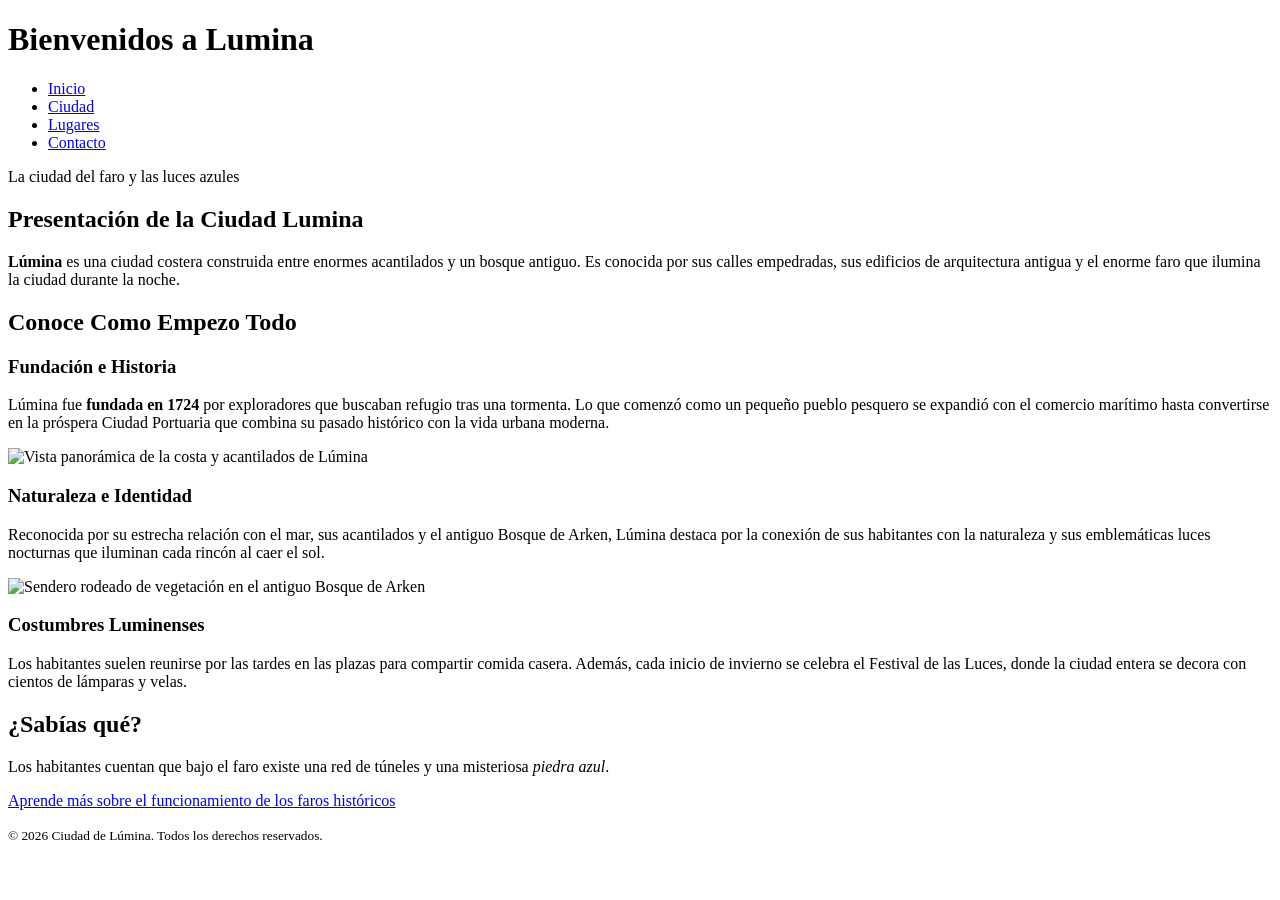
==== index.html @ 61f02432 "Pagina De Inicio - Etapa 1 Complete todos los pasos de la etapa 1 e inclusive me adelante un poco y " ====
<!DOCTYPE html> 
<html lang="es">
<head> 
    <meta charset="UTF-8">
    <meta name="viewport" content="width=device-width, initial-scale=1.0">
    <title>Lúmina Guía Oficial de Turismo</title>
    <link rel=stylesheet href=css/estilos.css>
</head>

<body>
<header>
    <h1>Bienvenidos a Lumina</h1>
        <nav> 
            <ul> 
                <li><a href="index.html">Inicio</a></li>
                <li><a href="ciudad.html">Ciudad</a></li>
                <li><a href="lugares.html">Lugares</a></li>
                <li><a href="contacto.html">Contacto</a></li>
            </ul>
        </nav>
    <p>La ciudad del faro y las luces azules</p>
</header>

<main>
    <section id="presentacion"> 
        <h2>Presentación de la Ciudad Lumina</h2>
        <p><strong>Lúmina</strong> es una ciudad costera construida entre enormes acantilados y un bosque antiguo. Es conocida por sus calles empedradas, sus edificios de arquitectura antigua y el enorme faro que ilumina la ciudad 
        durante la noche.</p>
    </section>

    <section id="historia">
        <h2>Conoce Como Empezo Todo</h2>

        <article>
        <h3>Fundación e Historia</h3>
            <p>Lúmina fue <strong>fundada en 1724</strong> por exploradores que buscaban refugio tras una tormenta. Lo que comenzó como un pequeño pueblo pesquero se expandió con el comercio marítimo hasta convertirse en la próspera Ciudad
            Portuaria que combina su pasado histórico con la vida urbana moderna.</p>
            <img src="https://picsum.photos/200/300?grayscale" alt="Vista panorámica de la costa y acantilados de Lúmina">
        </article>
        <article>
            <h3>Naturaleza e Identidad</h3>
            <p>Reconocida por su estrecha relación con el mar, sus acantilados y el antiguo Bosque de Arken, Lúmina destaca por la conexión de sus habitantes con la naturaleza y sus emblemáticas luces nocturnas
            que iluminan cada rincón al caer el sol.</p>
            <img src="https://picsum.photos/seed/picsum/200/300" alt="Sendero rodeado de vegetación en el antiguo Bosque de Arken">
        </article>
        <article>
            <h3>Costumbres Luminenses</h3>
            <p>Los habitantes suelen reunirse por las tardes en las plazas para compartir comida casera. Además, cada inicio de invierno se celebra el Festival de las Luces, 
            donde la ciudad entera se decora con cientos de lámparas y velas.</p>
        </article>
    </section>

    <aside>
        <h2>¿Sabías qué?</h2>
        <p>Los habitantes cuentan que bajo el faro existe una red de túneles y una misteriosa <em>piedra azul</em>.</p>
        <p><a href="https://es.wikipedia.org/wiki/Faro" target="_blank" rel="noopener noreferrer">Aprende más sobre el funcionamiento de los faros históricos</a></p>
    </aside>
</main>

<footer>
    <small>&copy; 2026 Ciudad de Lúmina. Todos los derechos reservados.</small>
</footer>
</body>

</html>
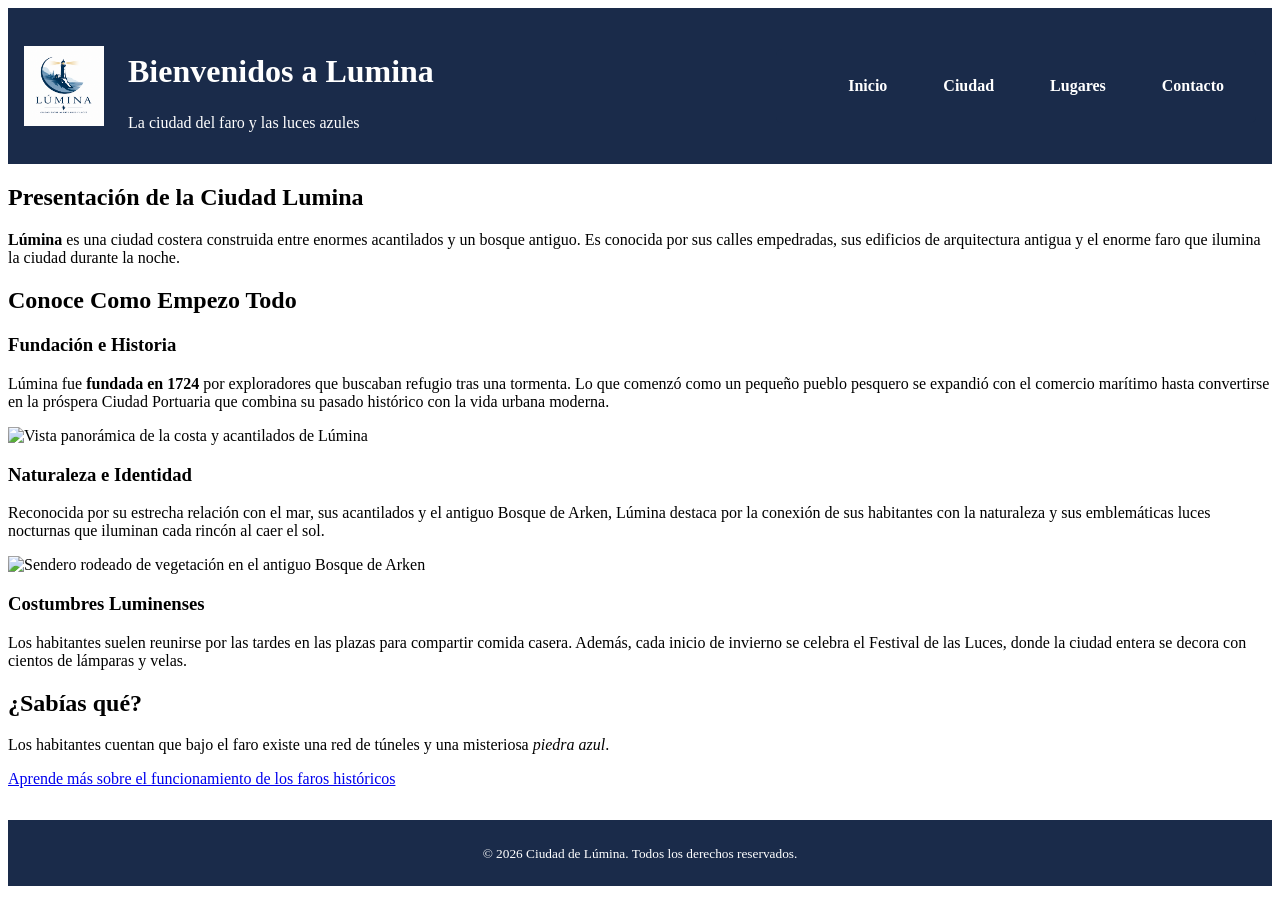
==== commit b9321dca: "style: agrego variables y estilos al header y footer" ====
--- a/index.html
+++ b/index.html
@@ -9,6 +9,9 @@
 
 <body>
 <header>
+    <a href="index.html" id="logo">
+        <img src="img/logo-provisorio.png" alt="Logo de la Oficina de Turismo de Lúmina">
+    </a>
     <h1>Bienvenidos a Lumina</h1>
         <nav> 
             <ul> 
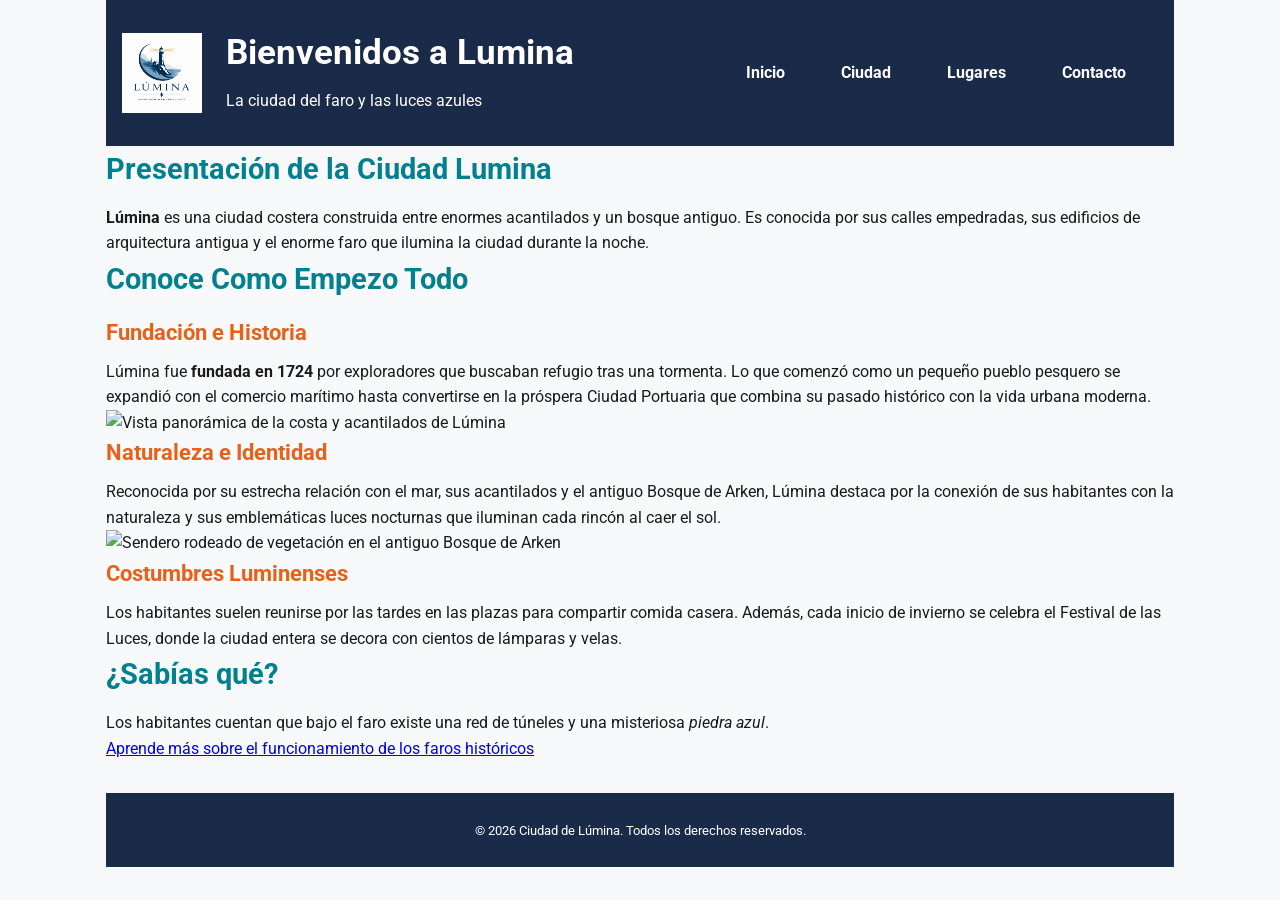
==== commit d07b325d: "style: agrego Google Fonts y unifico hoja de estilos" ====
--- a/index.html
+++ b/index.html
@@ -4,6 +4,9 @@
     <meta charset="UTF-8">
     <meta name="viewport" content="width=device-width, initial-scale=1.0">
     <title>Lúmina Guía Oficial de Turismo</title>
+    <link rel="preconnect" href="https://fonts.googleapis.com">
+    <link rel="preconnect" href="https://fonts.gstatic.com" crossorigin>
+    <link href="https://fonts.googleapis.com/css2?family=Roboto:wght@400;700&display=swap" rel="stylesheet">
     <link rel=stylesheet href=css/estilos.css>
 </head>
 
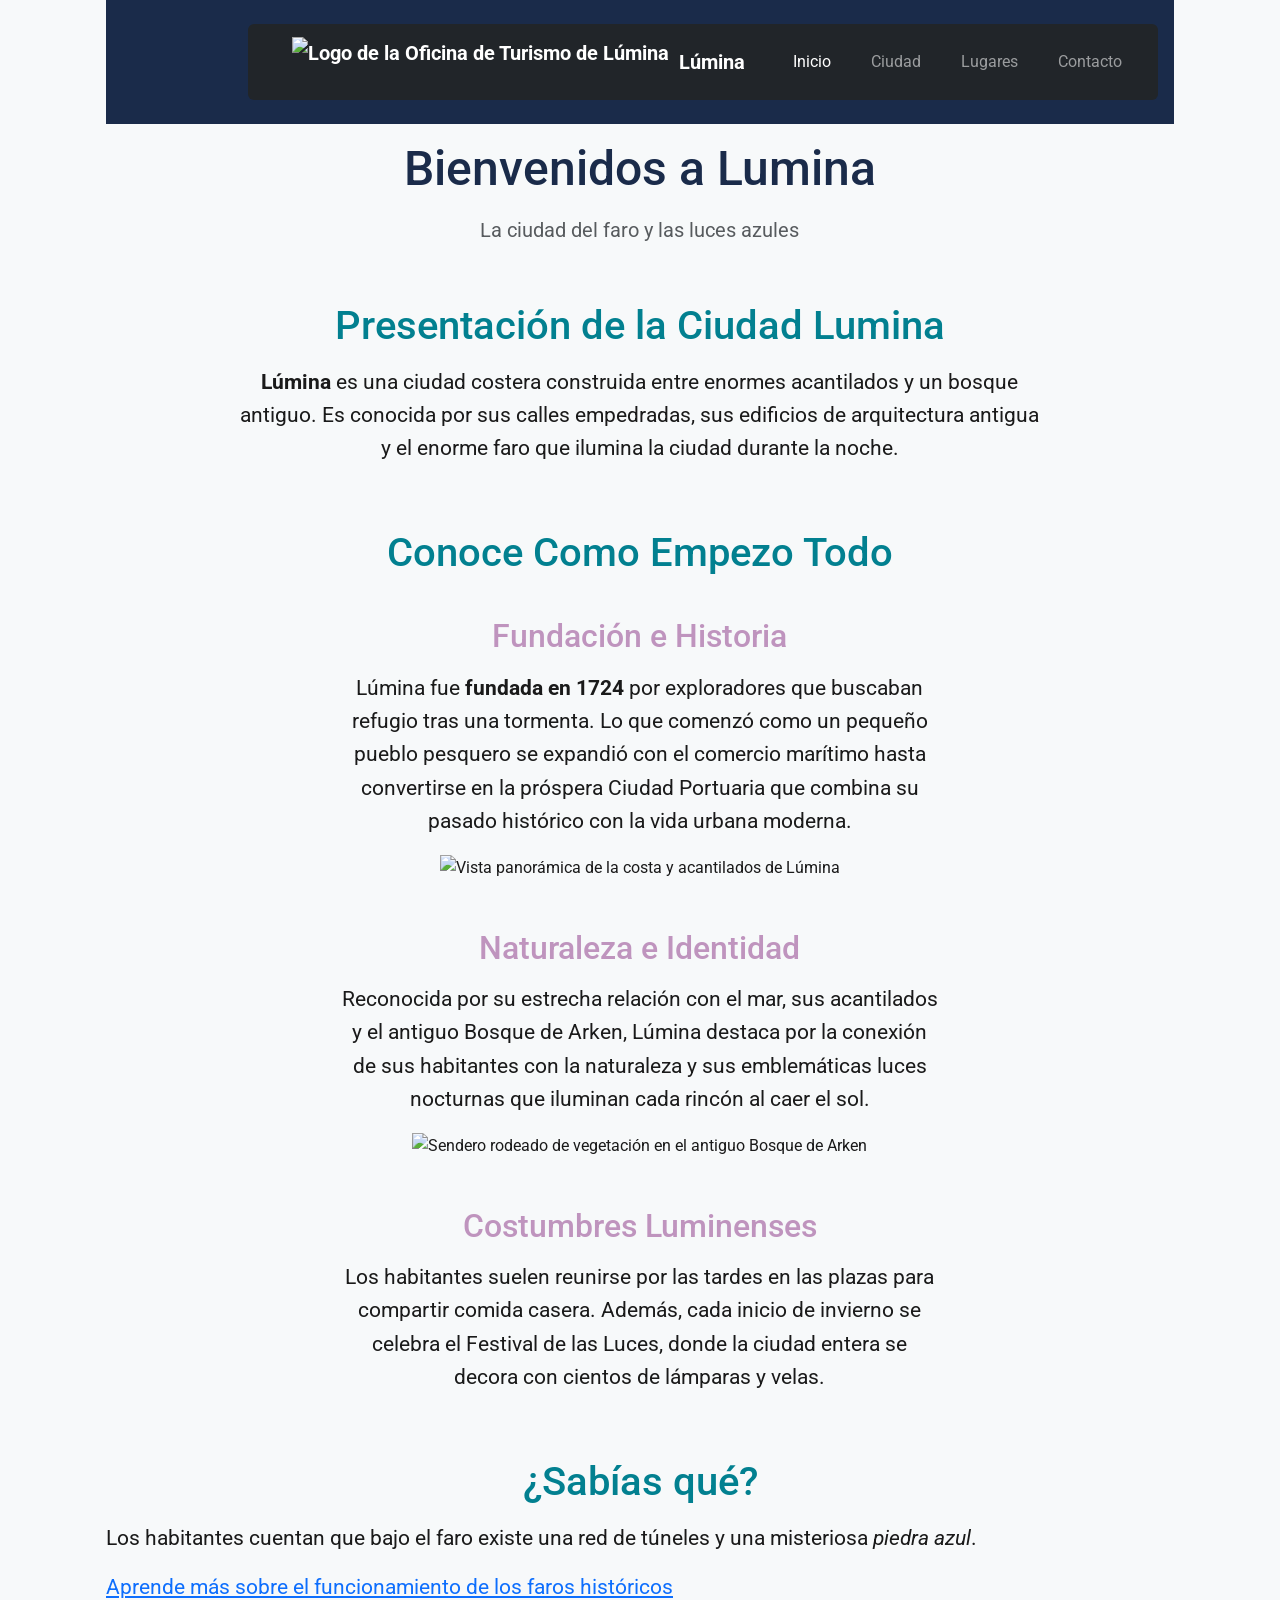
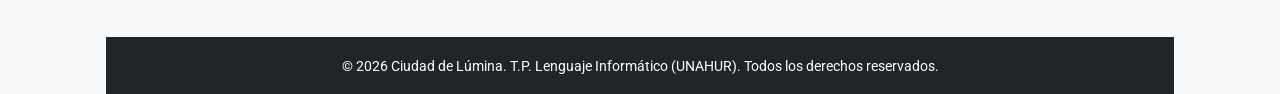
==== commit 1e73ba49: "integro Barra De Naveghación de bootstrap en todas las paginas" ====
--- a/index.html
+++ b/index.html
@@ -7,52 +7,61 @@
     <link rel="preconnect" href="https://fonts.googleapis.com">
     <link rel="preconnect" href="https://fonts.gstatic.com" crossorigin>
     <link href="https://fonts.googleapis.com/css2?family=Roboto:wght@400;700&display=swap" rel="stylesheet">
-    <link rel=stylesheet href=css/estilos.css>
+    <link href="https://cdn.jsdelivr.net/npm/bootstrap@5.3.3/dist/css/bootstrap.min.css" rel="stylesheet">
+    <link rel="stylesheet" href="css/estilos.css">
 </head>
 
 <body>
+
 <header>
-    <a href="index.html" id="logo">
-        <img src="img/logo-provisorio.png" alt="Logo de la Oficina de Turismo de Lúmina">
-    </a>
-    <h1>Bienvenidos a Lumina</h1>
-        <nav> 
-            <ul> 
-                <li><a href="index.html">Inicio</a></li>
-                <li><a href="ciudad.html">Ciudad</a></li>
-                <li><a href="lugares.html">Lugares</a></li>
-                <li><a href="contacto.html">Contacto</a></li>
-            </ul>
-        </nav>
-    <p>La ciudad del faro y las luces azules</p>
+    <nav class="navbar navbar-expand-lg navbar-dark bg-dark w-100 px-3">
+        <div class="container-fluid">
+            <a class="navbar-brand d-flex align-items-center" href="index.html" id="logo">
+                <img src="img/Emblema Náutico Vintage de Lúmina.png" alt="Logo de la Oficina de Turismo de Lúmina" style="height: 50px; width: auto; margin-right: 10px;">
+                <span class="fw-bold">Lúmina</span>
+            </a>
+            <button class="navbar-toggler" type="button" data-bs-toggle="collapse" data-bs-target="#navbarNav" aria-controls="navbarNav" aria-expanded="false" aria-label="Toggle navigation">
+                <span class="navbar-toggler-icon"></span>
+            </button>
+            <div class="collapse navbar-collapse justify-content-end" id="navbarNav">
+                <ul class="navbar-nav">
+                    <li class="nav-item"><a class="nav-link active" href="index.html">Inicio</a></li>
+                    <li class="nav-item"><a class="nav-link" href="ciudad.html">Ciudad</a></li>
+                    <li class="nav-item"><a class="nav-link" href="lugares.html">Lugares</a></li>
+                    <li class="nav-item"><a class="nav-link" href="contacto.html">Contacto</a></li>
+                </ul>
+            </div>
+        </div>
+    </nav>
 </header>
 
 <main>
+    <section class="py-3 text-center">
+        <h1>Bienvenidos a Lumina</h1>
+        <p class="fs-5 text-muted">La ciudad del faro y las luces azules</p>
+    </section>
     <section id="presentacion"> 
         <h2>Presentación de la Ciudad Lumina</h2>
-        <p><strong>Lúmina</strong> es una ciudad costera construida entre enormes acantilados y un bosque antiguo. Es conocida por sus calles empedradas, sus edificios de arquitectura antigua y el enorme faro que ilumina la ciudad 
-        durante la noche.</p>
+        <p><strong>Lúmina</strong> es una ciudad costera construida entre enormes acantilados y un bosque antiguo. Es conocida por sus calles empedradas, sus edificios de arquitectura antigua y el enorme faro que ilumina la ciudad durante la noche.</p>
     </section>
 
     <section id="historia">
         <h2>Conoce Como Empezo Todo</h2>
-
         <article>
-        <h3>Fundación e Historia</h3>
-            <p>Lúmina fue <strong>fundada en 1724</strong> por exploradores que buscaban refugio tras una tormenta. Lo que comenzó como un pequeño pueblo pesquero se expandió con el comercio marítimo hasta convertirse en la próspera Ciudad
-            Portuaria que combina su pasado histórico con la vida urbana moderna.</p>
+            <h3>Fundación e Historia</h3>
+            <p>Lúmina fue <strong>fundada en 1724</strong> por exploradores que buscaban refugio tras una tormenta. Lo que comenzó como un pequeño pueblo pesquero se expandió con el comercio marítimo hasta convertirse en la próspera Ciudad Portuaria que combina su pasado histórico con la vida urbana moderna.</p>
             <img src="https://picsum.photos/200/300?grayscale" alt="Vista panorámica de la costa y acantilados de Lúmina">
         </article>
+        
         <article>
             <h3>Naturaleza e Identidad</h3>
-            <p>Reconocida por su estrecha relación con el mar, sus acantilados y el antiguo Bosque de Arken, Lúmina destaca por la conexión de sus habitantes con la naturaleza y sus emblemáticas luces nocturnas
-            que iluminan cada rincón al caer el sol.</p>
+            <p>Reconocida por su estrecha relación con el mar, sus acantilados y el antiguo Bosque de Arken, Lúmina destaca por la conexión de sus habitantes con la naturaleza y sus emblemáticas luces nocturnas que iluminan cada rincón al caer el sol.</p>
             <img src="https://picsum.photos/seed/picsum/200/300" alt="Sendero rodeado de vegetación en el antiguo Bosque de Arken">
         </article>
+        
         <article>
             <h3>Costumbres Luminenses</h3>
-            <p>Los habitantes suelen reunirse por las tardes en las plazas para compartir comida casera. Además, cada inicio de invierno se celebra el Festival de las Luces, 
-            donde la ciudad entera se decora con cientos de lámparas y velas.</p>
+            <p>Los habitantes suelen reunirse por las tardes en las plazas para compartir comida casera. Además, cada inicio de invierno se celebra el Festival de las Luces, donde la ciudad entera se decora con cientos de lámparas y velas.</p>
         </article>
     </section>
 
@@ -63,9 +72,9 @@
     </aside>
 </main>
 
-<footer>
-    <small>&copy; 2026 Ciudad de Lúmina. Todos los derechos reservados.</small>
+<footer class="bg-dark text-white text-center py-3">
+    <small>&copy; 2026 Ciudad de Lúmina. T.P. Lenguaje Informático (UNAHUR). Todos los derechos reservados.</small>
 </footer>
+<script src="https://cdn.jsdelivr.5.3.3/npm/bootstrap@5.3.3/dist/js/bootstrap.bundle.min.js"></script>
 </body>
-
 </html>
--- a/css/estilos.css
+++ b/css/estilos.css
@@ -0,0 +1,203 @@
+@import url('https://fonts.googleapis.com/css2?family=Roboto:wght@400;700&display=swap');   
+
+/*VARIABLES GLOBALES*/
+:root {
+--color-primario: #028090;
+--color-secundario: #1A2B4A;
+--color-acento: #bf94be;
+--color-fondo: #F7F9FA;
+--color-texto: #1A1A1A;
+
+/* Variable de fuente principal */
+--fuente-principal: 'Roboto', sans-serif;
+}
+  
+/*INTEGRANTE 1: Reset, Tipografía y Body Global*/
+
+/* Reset Universal */
+* {
+  box-sizing: border-box;
+  margin: 0;
+  padding: 0;
+}
+
+/* Estilos globales del Body */
+body {
+  font-family: var(--fuente-principal);
+  font-size: 16px;
+  line-height: 1.6;
+  background-color: var(--color-fondo);
+  color: var(--color-texto);
+  max-width: 1100px;
+  margin: 0 auto;
+  padding: 0 1rem;
+}
+
+/* Estilos diferenciados para Encabezados (h1, h2, h3) */
+h1 {
+  font-size: 2.2rem;
+  color: var(--color-secundario);
+  margin-bottom: 1rem;
+}
+
+h2 {
+  font-size: 1.8rem;
+  color: var(--color-primario);
+  margin-bottom: 0.8rem;
+}
+
+h3 {
+  font-size: 1.4rem;
+  color: var(--color-acento);
+  margin-bottom: 0.5rem;
+}
+
+/*INTEGRANTE 2: Header, Navegación y Footer*/
+
+/*Header*/
+header{
+    background-color: var(--color-secundario);
+    padding: 1.5rem 1rem;
+    display: grid;
+    grid-template-columns: auto 1fr auto;
+    grid-template-rows: auto auto auto;
+    align-items: center;
+}
+header h1{
+    grid-column: 2;
+    color: #ffffff;
+    margin-bottom: 0.5rem;
+}
+header h2, header p{
+    grid-column: 2;
+    color: #ffffff;
+    font-weight: normal;
+    margin-bottom: 0.5rem;
+}
+
+/*Logo*/
+#logo{
+    grid-column: 1;
+    grid-row: 1/-1;
+    margin-right: 1.5rem; }
+header img{
+    display: block;
+    height: 80px;
+    width: auto;
+}
+
+/*Navegacion*/
+header nav{
+    grid-column: 3;
+    grid-row: 1/-1;
+    background-color: var(--color-secundario);
+    padding: 0.75rem 1rem;
+    border-radius: 6px;
+}
+header nav ul{
+    list-style: none;
+    display: flex;
+    justify-content: center;
+    gap: 1.5rem;
+}
+header nav a{
+    color: #ffffff;
+    text-decoration: none;
+    font-weight: bold;
+    padding: 0.5rem 1rem;
+    border-radius: 4px;
+}
+header nav a:hover{
+    background-color: var(--color-acento);
+    color: var(--color-texto);
+}
+
+/*Footer*/
+footer{
+    background-color: var(--color-secundario);
+    color: #ffffff;
+    padding: 1.5rem 1rem;
+    margin-top: 2rem;
+    text-align: center;
+}
+
+h1 {
+    font-size: 3rem;
+    color: var(--color-secundario);
+    text-align:center;
+    margin-bottom:1rem;
+}
+
+h2 {
+    font-size: 2.5rem;
+    color: var(--color-primario);
+    text-align:center;
+    margin-bottom:1rem;
+}
+
+h3 {
+    font-size: 2rem;
+    color: var(--color-acento);
+    text-align:center;
+    margin-bottom:1rem;
+}
+
+section {
+    padding: 1.5rem;
+    width: 80%;
+    margin:0 auto;
+    text-align:center;
+}
+article
+{
+    padding: 1.5rem;
+    width: 80%;
+    margin: 0 auto;
+    text-align:center;
+}
+
+p {
+    margin-bottom: 1rem;
+    font-size:1.3rem;
+}
+#indice {
+    list-style:none;
+    font-size:1.25rem;
+}
+
+dl{
+    font-size: 1.25rem;
+}
+
+img{
+    width:50%;
+    height:auto;
+}
+
+/* creacion de una flexbox para los lugares- pt 3 */
+.lugares-flex 
+{
+    display: flex;
+    flex-wrap: wrap;
+    gap: 24px;
+    justify-content: center;
+    padding: 1.5rem 0;
+}
+/* modificación de los articulos para que respeten los 300px */
+.lugares-flex article 
+{
+    flex: 1 1 300px; 
+    background-color: var(--color-acento);
+    border: 1px solid #ddd;
+    border-radius: 8px;
+    overflow: hidden; 
+    text-align: center;
+    padding-bottom: 1.5rem;
+}
+/* corrección al tamaño de las imágenes */
+.lugares-flex img 
+{
+    width: 100%;
+    height: auto; 
+    margin-bottom: 1rem;
+}
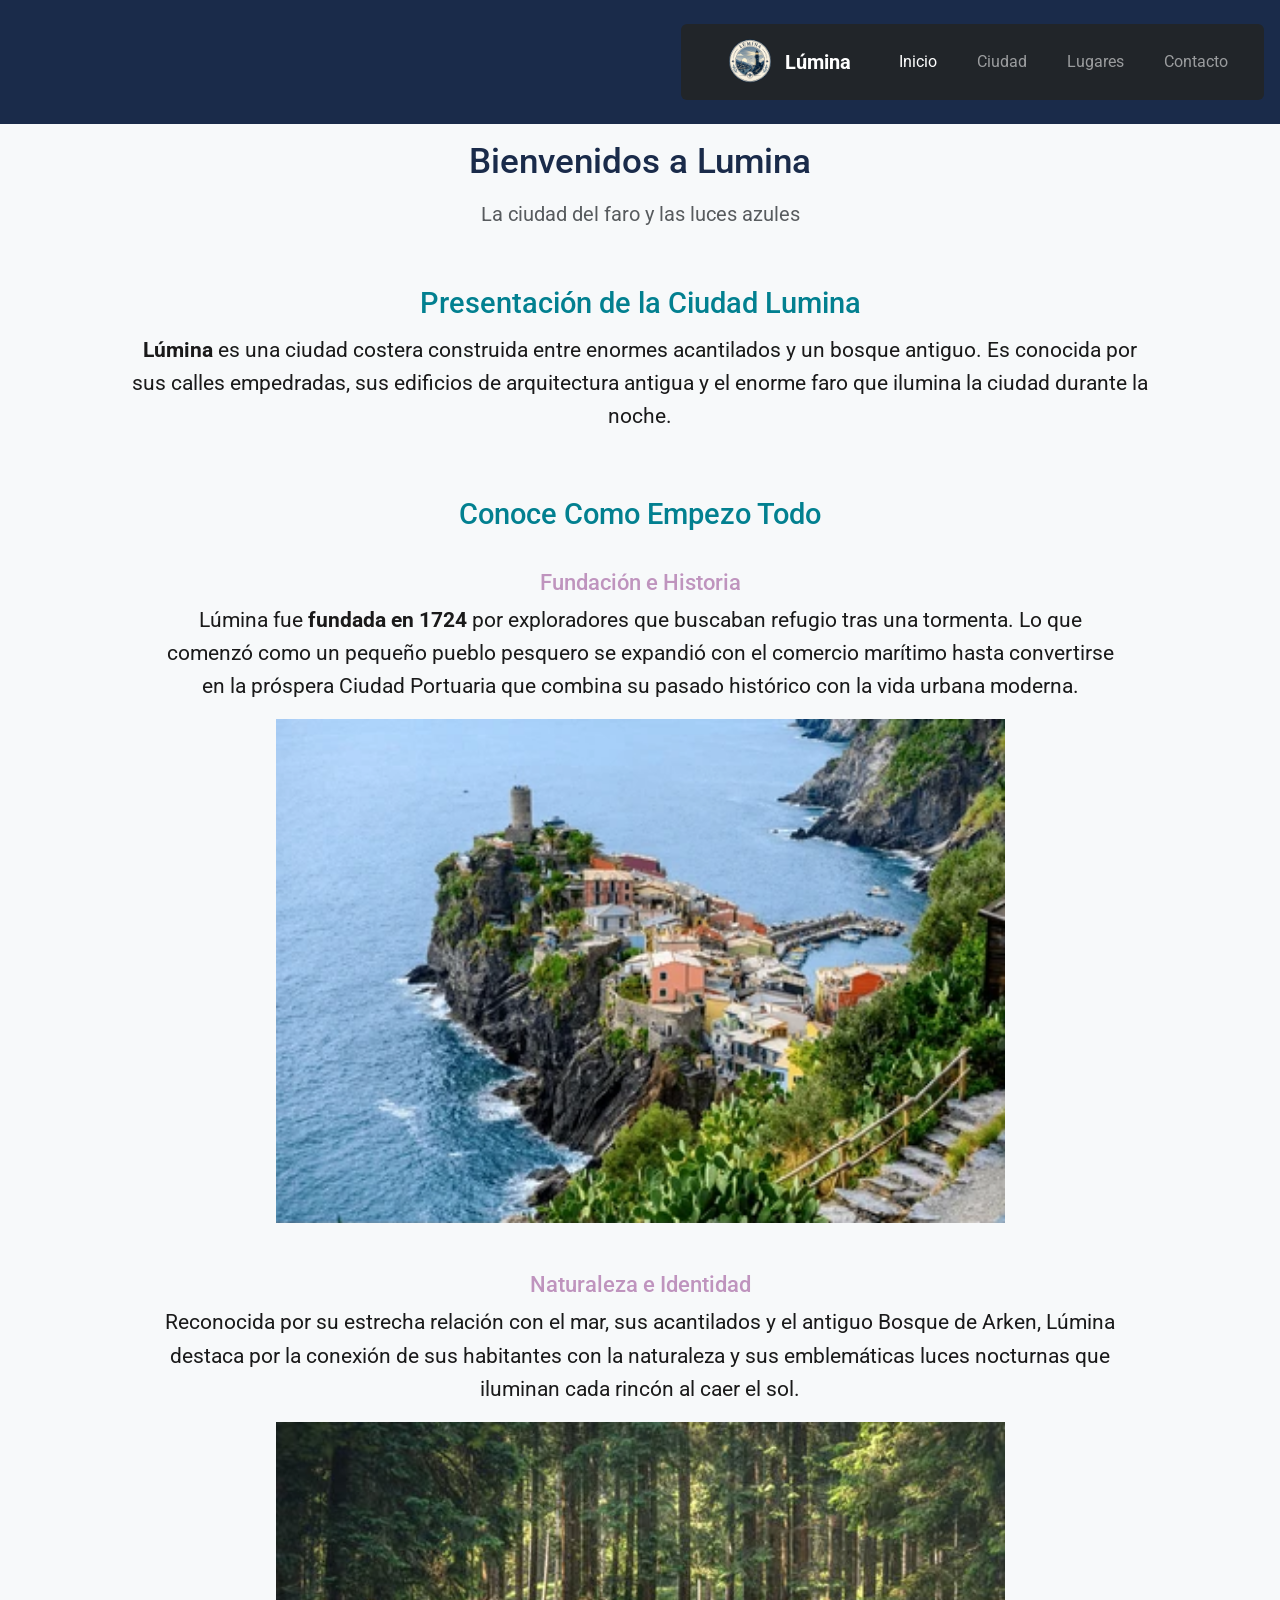
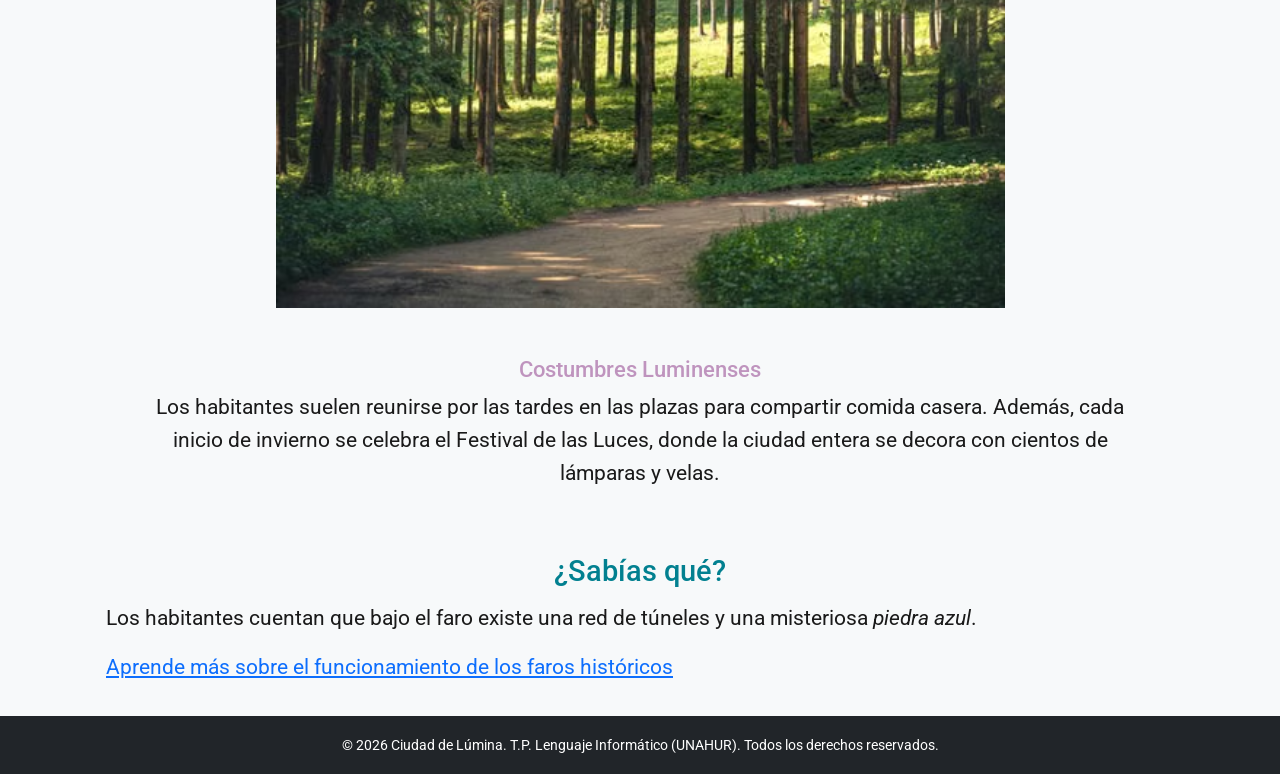
==== commit d0ed5a62: "Arreglo De Imagenes Picsum y aumento de tamaño al 75%" ====
--- a/index.html
+++ b/index.html
@@ -1,80 +1,80 @@
-<!DOCTYPE html> 
-<html lang="es">
-<head> 
-    <meta charset="UTF-8">
-    <meta name="viewport" content="width=device-width, initial-scale=1.0">
-    <title>Lúmina Guía Oficial de Turismo</title>
-    <link rel="preconnect" href="https://fonts.googleapis.com">
-    <link rel="preconnect" href="https://fonts.gstatic.com" crossorigin>
-    <link href="https://fonts.googleapis.com/css2?family=Roboto:wght@400;700&display=swap" rel="stylesheet">
-    <link href="https://cdn.jsdelivr.net/npm/bootstrap@5.3.3/dist/css/bootstrap.min.css" rel="stylesheet">
-    <link rel="stylesheet" href="css/estilos.css">
-</head>
-
-<body>
-
-<header>
-    <nav class="navbar navbar-expand-lg navbar-dark bg-dark w-100 px-3">
-        <div class="container-fluid">
-            <a class="navbar-brand d-flex align-items-center" href="index.html" id="logo">
-                <img src="img/Emblema Náutico Vintage de Lúmina.png" alt="Logo de la Oficina de Turismo de Lúmina" style="height: 50px; width: auto; margin-right: 10px;">
-                <span class="fw-bold">Lúmina</span>
-            </a>
-            <button class="navbar-toggler" type="button" data-bs-toggle="collapse" data-bs-target="#navbarNav" aria-controls="navbarNav" aria-expanded="false" aria-label="Toggle navigation">
-                <span class="navbar-toggler-icon"></span>
-            </button>
-            <div class="collapse navbar-collapse justify-content-end" id="navbarNav">
-                <ul class="navbar-nav">
-                    <li class="nav-item"><a class="nav-link active" href="index.html">Inicio</a></li>
-                    <li class="nav-item"><a class="nav-link" href="ciudad.html">Ciudad</a></li>
-                    <li class="nav-item"><a class="nav-link" href="lugares.html">Lugares</a></li>
-                    <li class="nav-item"><a class="nav-link" href="contacto.html">Contacto</a></li>
-                </ul>
-            </div>
-        </div>
-    </nav>
-</header>
-
-<main>
-    <section class="py-3 text-center">
-        <h1>Bienvenidos a Lumina</h1>
-        <p class="fs-5 text-muted">La ciudad del faro y las luces azules</p>
-    </section>
-    <section id="presentacion"> 
-        <h2>Presentación de la Ciudad Lumina</h2>
-        <p><strong>Lúmina</strong> es una ciudad costera construida entre enormes acantilados y un bosque antiguo. Es conocida por sus calles empedradas, sus edificios de arquitectura antigua y el enorme faro que ilumina la ciudad durante la noche.</p>
-    </section>
-
-    <section id="historia">
-        <h2>Conoce Como Empezo Todo</h2>
-        <article>
-            <h3>Fundación e Historia</h3>
-            <p>Lúmina fue <strong>fundada en 1724</strong> por exploradores que buscaban refugio tras una tormenta. Lo que comenzó como un pequeño pueblo pesquero se expandió con el comercio marítimo hasta convertirse en la próspera Ciudad Portuaria que combina su pasado histórico con la vida urbana moderna.</p>
-            <img src="https://picsum.photos/200/300?grayscale" alt="Vista panorámica de la costa y acantilados de Lúmina">
-        </article>
-        
-        <article>
-            <h3>Naturaleza e Identidad</h3>
-            <p>Reconocida por su estrecha relación con el mar, sus acantilados y el antiguo Bosque de Arken, Lúmina destaca por la conexión de sus habitantes con la naturaleza y sus emblemáticas luces nocturnas que iluminan cada rincón al caer el sol.</p>
-            <img src="https://picsum.photos/seed/picsum/200/300" alt="Sendero rodeado de vegetación en el antiguo Bosque de Arken">
-        </article>
-        
-        <article>
-            <h3>Costumbres Luminenses</h3>
-            <p>Los habitantes suelen reunirse por las tardes en las plazas para compartir comida casera. Además, cada inicio de invierno se celebra el Festival de las Luces, donde la ciudad entera se decora con cientos de lámparas y velas.</p>
-        </article>
-    </section>
-
-    <aside>
-        <h2>¿Sabías qué?</h2>
-        <p>Los habitantes cuentan que bajo el faro existe una red de túneles y una misteriosa <em>piedra azul</em>.</p>
-        <p><a href="https://es.wikipedia.org/wiki/Faro" target="_blank" rel="noopener noreferrer">Aprende más sobre el funcionamiento de los faros históricos</a></p>
-    </aside>
-</main>
-
-<footer class="bg-dark text-white text-center py-3">
-    <small>&copy; 2026 Ciudad de Lúmina. T.P. Lenguaje Informático (UNAHUR). Todos los derechos reservados.</small>
-</footer>
-<script src="https://cdn.jsdelivr.5.3.3/npm/bootstrap@5.3.3/dist/js/bootstrap.bundle.min.js"></script>
-</body>
+<!DOCTYPE html> 
+<html lang="es">
+<head> 
+    <meta charset="UTF-8">
+    <meta name="viewport" content="width=device-width, initial-scale=1.0">
+    <title>Lúmina Guía Oficial de Turismo</title>
+    <link rel="preconnect" href="https://fonts.googleapis.com">
+    <link rel="preconnect" href="https://fonts.gstatic.com" crossorigin>
+    <link href="https://fonts.googleapis.com/css2?family=Roboto:wght@400;700&display=swap" rel="stylesheet">
+    <link href="https://cdn.jsdelivr.net/npm/bootstrap@5.3.3/dist/css/bootstrap.min.css" rel="stylesheet">
+    <link rel="stylesheet" href="css/estilos.css">
+</head>
+
+<body>
+
+<header>
+    <nav class="navbar navbar-expand-lg navbar-dark bg-dark w-100 px-3">
+        <div class="container-fluid">
+            <a class="navbar-brand d-flex align-items-center" href="index.html" id="logo">
+                <img src="img/Emblema Náutico Vintage de Lúmina.png" alt="Logo de la Oficina de Turismo de Lúmina" style="height: 50px; width: auto; margin-right: 10px;">
+                <span class="fw-bold">Lúmina</span>
+            </a>
+            <button class="navbar-toggler" type="button" data-bs-toggle="collapse" data-bs-target="#navbarNav" aria-controls="navbarNav" aria-expanded="false" aria-label="Toggle navigation">
+                <span class="navbar-toggler-icon"></span>
+            </button>
+            <div class="collapse navbar-collapse justify-content-end" id="navbarNav">
+                <ul class="navbar-nav">
+                    <li class="nav-item"><a class="nav-link active" href="index.html">Inicio</a></li>
+                    <li class="nav-item"><a class="nav-link" href="ciudad.html">Ciudad</a></li>
+                    <li class="nav-item"><a class="nav-link" href="lugares.html">Lugares</a></li>
+                    <li class="nav-item"><a class="nav-link" href="contacto.html">Contacto</a></li>
+                </ul>
+            </div>
+        </div>
+    </nav>
+</header>
+
+<main>
+    <section class="py-3 text-center">
+        <h1>Bienvenidos a Lumina</h1>
+        <p class="fs-5 text-muted">La ciudad del faro y las luces azules</p>
+    </section>
+    <section id="presentacion"> 
+        <h2>Presentación de la Ciudad Lumina</h2>
+        <p><strong>Lúmina</strong> es una ciudad costera construida entre enormes acantilados y un bosque antiguo. Es conocida por sus calles empedradas, sus edificios de arquitectura antigua y el enorme faro que ilumina la ciudad durante la noche.</p>
+    </section>
+
+    <section id="historia">
+        <h2>Conoce Como Empezo Todo</h2>
+        <article>
+            <h3>Fundación e Historia</h3>
+            <p>Lúmina fue <strong>fundada en 1724</strong> por exploradores que buscaban refugio tras una tormenta. Lo que comenzó como un pequeño pueblo pesquero se expandió con el comercio marítimo hasta convertirse en la próspera Ciudad Portuaria que combina su pasado histórico con la vida urbana moderna.</p>
+            <img src="img/Acantilado De Lumina.png" alt="Vista panorámica de la costa y acantilados de Lúmina">
+        </article>
+        
+        <article>
+            <h3>Naturaleza e Identidad</h3>
+            <p>Reconocida por su estrecha relación con el mar, sus acantilados y el antiguo Bosque de Arken, Lúmina destaca por la conexión de sus habitantes con la naturaleza y sus emblemáticas luces nocturnas que iluminan cada rincón al caer el sol.</p>
+            <img src="img/Sendero Bosque Arken.avif" alt="Sendero rodeado de vegetación en el antiguo Bosque de Arken">
+        </article>
+        
+        <article>
+            <h3>Costumbres Luminenses</h3>
+            <p>Los habitantes suelen reunirse por las tardes en las plazas para compartir comida casera. Además, cada inicio de invierno se celebra el Festival de las Luces, donde la ciudad entera se decora con cientos de lámparas y velas.</p>
+        </article>
+    </section>
+
+    <aside>
+        <h2>¿Sabías qué?</h2>
+        <p>Los habitantes cuentan que bajo el faro existe una red de túneles y una misteriosa <em>piedra azul</em>.</p>
+        <p><a href="https://es.wikipedia.org/wiki/Faro" target="_blank" rel="noopener noreferrer">Aprende más sobre el funcionamiento de los faros históricos</a></p>
+    </aside>
+</main>
+
+<footer class="bg-dark text-white text-center py-3">
+    <small>&copy; 2026 Ciudad de Lúmina. T.P. Lenguaje Informático (UNAHUR). Todos los derechos reservados.</small>
+</footer>
+<script src="https://cdn.jsdelivr.net/npm/bootstrap@5.3.3/dist/js/bootstrap.bundle.min.js"></script>
+</body>
 </html>
--- a/css/estilos.css
+++ b/css/estilos.css
@@ -1,6 +1,5 @@
 @import url('https://fonts.googleapis.com/css2?family=Roboto:wght@400;700&display=swap');   
 
-/*VARIABLES GLOBALES*/
 :root {
 --color-primario: #028090;
 --color-secundario: #1A2B4A;
@@ -8,11 +7,8 @@
 --color-fondo: #F7F9FA;
 --color-texto: #1A1A1A;
 
-/* Variable de fuente principal */
 --fuente-principal: 'Roboto', sans-serif;
 }
-  
-/*INTEGRANTE 1: Reset, Tipografía y Body Global*/
 
 /* Reset Universal */
 * {
@@ -21,28 +17,103 @@
   padding: 0;
 }
 
-/* Estilos globales del Body */
 body {
   font-family: var(--fuente-principal);
   font-size: 16px;
   line-height: 1.6;
   background-color: var(--color-fondo);
   color: var(--color-texto);
-  max-width: 1100px;
-  margin: 0 auto;
-  padding: 0 1rem;
 }
 
-/* Estilos diferenciados para Encabezados (h1, h2, h3) */
+main{
+    max-width: 1100px;
+    margin: 0 auto;
+    padding: 0 1rem;
+}
+
+header{
+    background-color: var(--color-secundario);
+    padding: 1.5rem 1rem;
+    display: grid;
+    grid-template-columns: auto 1fr auto;
+    grid-template-rows: auto auto auto;
+    align-items: center;
+}
+
+header h1{
+    grid-column: 2;
+    color: #ffffff;
+    margin-bottom: 0.5rem;
+    text-align: left;
+}
+
+header h2, header p{
+    grid-column: 2;
+    color: #ffffff;
+    font-weight: normal;
+    margin-bottom: 0.5rem;
+    text-align: left;
+}
+
+#logo{
+    grid-column: 1;
+    grid-row: 1/-1;
+    margin-right: 1.5rem; 
+}
+
+header img{
+    display: block;
+    height: 80px;
+    width: auto;
+}
+
+header nav{
+    grid-column: 3;
+    grid-row: 1/-1;
+    background-color: var(--color-secundario);
+    padding: 0.75rem 1rem;
+    border-radius: 6px;
+}
+
+header nav ul{
+    list-style: none;
+    display: flex;
+    justify-content: center;
+    gap: 1.5rem;
+}
+
+header nav a{
+    color: #ffffff;
+    text-decoration: none;
+    font-weight: bold;
+    padding: 0.5rem 1rem;
+    border-radius: 4px;
+}
+
+header nav a:hover{
+    background-color: var(--color-acento);
+    color: var(--color-texto);
+}
+
+footer{
+    background-color: var(--color-secundario);
+    color: #ffffff;
+    padding: 1.5rem 1rem;
+    margin-top: 2rem;
+    text-align: left;
+}
+
 h1 {
   font-size: 2.2rem;
   color: var(--color-secundario);
+  text-align: center;
   margin-bottom: 1rem;
 }
 
 h2 {
   font-size: 1.8rem;
   color: var(--color-primario);
+  text-align: center;
   margin-bottom: 0.8rem;
 }
 
@@ -52,107 +123,10 @@
   margin-bottom: 0.5rem;
 }
 
-/*INTEGRANTE 2: Header, Navegación y Footer*/
-
-/*Header*/
-header{
-    background-color: var(--color-secundario);
-    padding: 1.5rem 1rem;
-    display: grid;
-    grid-template-columns: auto 1fr auto;
-    grid-template-rows: auto auto auto;
-    align-items: center;
-}
-header h1{
-    grid-column: 2;
-    color: #ffffff;
-    margin-bottom: 0.5rem;
-}
-header h2, header p{
-    grid-column: 2;
-    color: #ffffff;
-    font-weight: normal;
-    margin-bottom: 0.5rem;
-}
-
-/*Logo*/
-#logo{
-    grid-column: 1;
-    grid-row: 1/-1;
-    margin-right: 1.5rem; }
-header img{
-    display: block;
-    height: 80px;
-    width: auto;
-}
-
-/*Navegacion*/
-header nav{
-    grid-column: 3;
-    grid-row: 1/-1;
-    background-color: var(--color-secundario);
-    padding: 0.75rem 1rem;
-    border-radius: 6px;
-}
-header nav ul{
-    list-style: none;
-    display: flex;
-    justify-content: center;
-    gap: 1.5rem;
-}
-header nav a{
-    color: #ffffff;
-    text-decoration: none;
-    font-weight: bold;
-    padding: 0.5rem 1rem;
-    border-radius: 4px;
-}
-header nav a:hover{
-    background-color: var(--color-acento);
-    color: var(--color-texto);
-}
-
-/*Footer*/
-footer{
-    background-color: var(--color-secundario);
-    color: #ffffff;
-    padding: 1.5rem 1rem;
-    margin-top: 2rem;
-    text-align: center;
-}
-
-h1 {
-    font-size: 3rem;
-    color: var(--color-secundario);
-    text-align:center;
-    margin-bottom:1rem;
-}
-
-h2 {
-    font-size: 2.5rem;
-    color: var(--color-primario);
-    text-align:center;
-    margin-bottom:1rem;
-}
-
-h3 {
-    font-size: 2rem;
-    color: var(--color-acento);
-    text-align:center;
-    margin-bottom:1rem;
-}
-
-section {
+section, article{
     padding: 1.5rem;
-    width: 80%;
+    width: 100%;
     margin:0 auto;
-    text-align:center;
-}
-article
-{
-    padding: 1.5rem;
-    width: 80%;
-    margin: 0 auto;
     text-align:center;
 }
 
@@ -160,6 +134,7 @@
     margin-bottom: 1rem;
     font-size:1.3rem;
 }
+
 #indice {
     list-style:none;
     font-size:1.25rem;
@@ -170,11 +145,10 @@
 }
 
 img{
-    width:50%;
+    width:75%;
     height:auto;
 }
 
-/* creacion de una flexbox para los lugares- pt 3 */
 .lugares-flex 
 {
     display: flex;
@@ -183,7 +157,7 @@
     justify-content: center;
     padding: 1.5rem 0;
 }
-/* modificación de los articulos para que respeten los 300px */
+
 .lugares-flex article 
 {
     flex: 1 1 300px; 
@@ -194,7 +168,7 @@
     text-align: center;
     padding-bottom: 1.5rem;
 }
-/* corrección al tamaño de las imágenes */
+
 .lugares-flex img 
 {
     width: 100%;
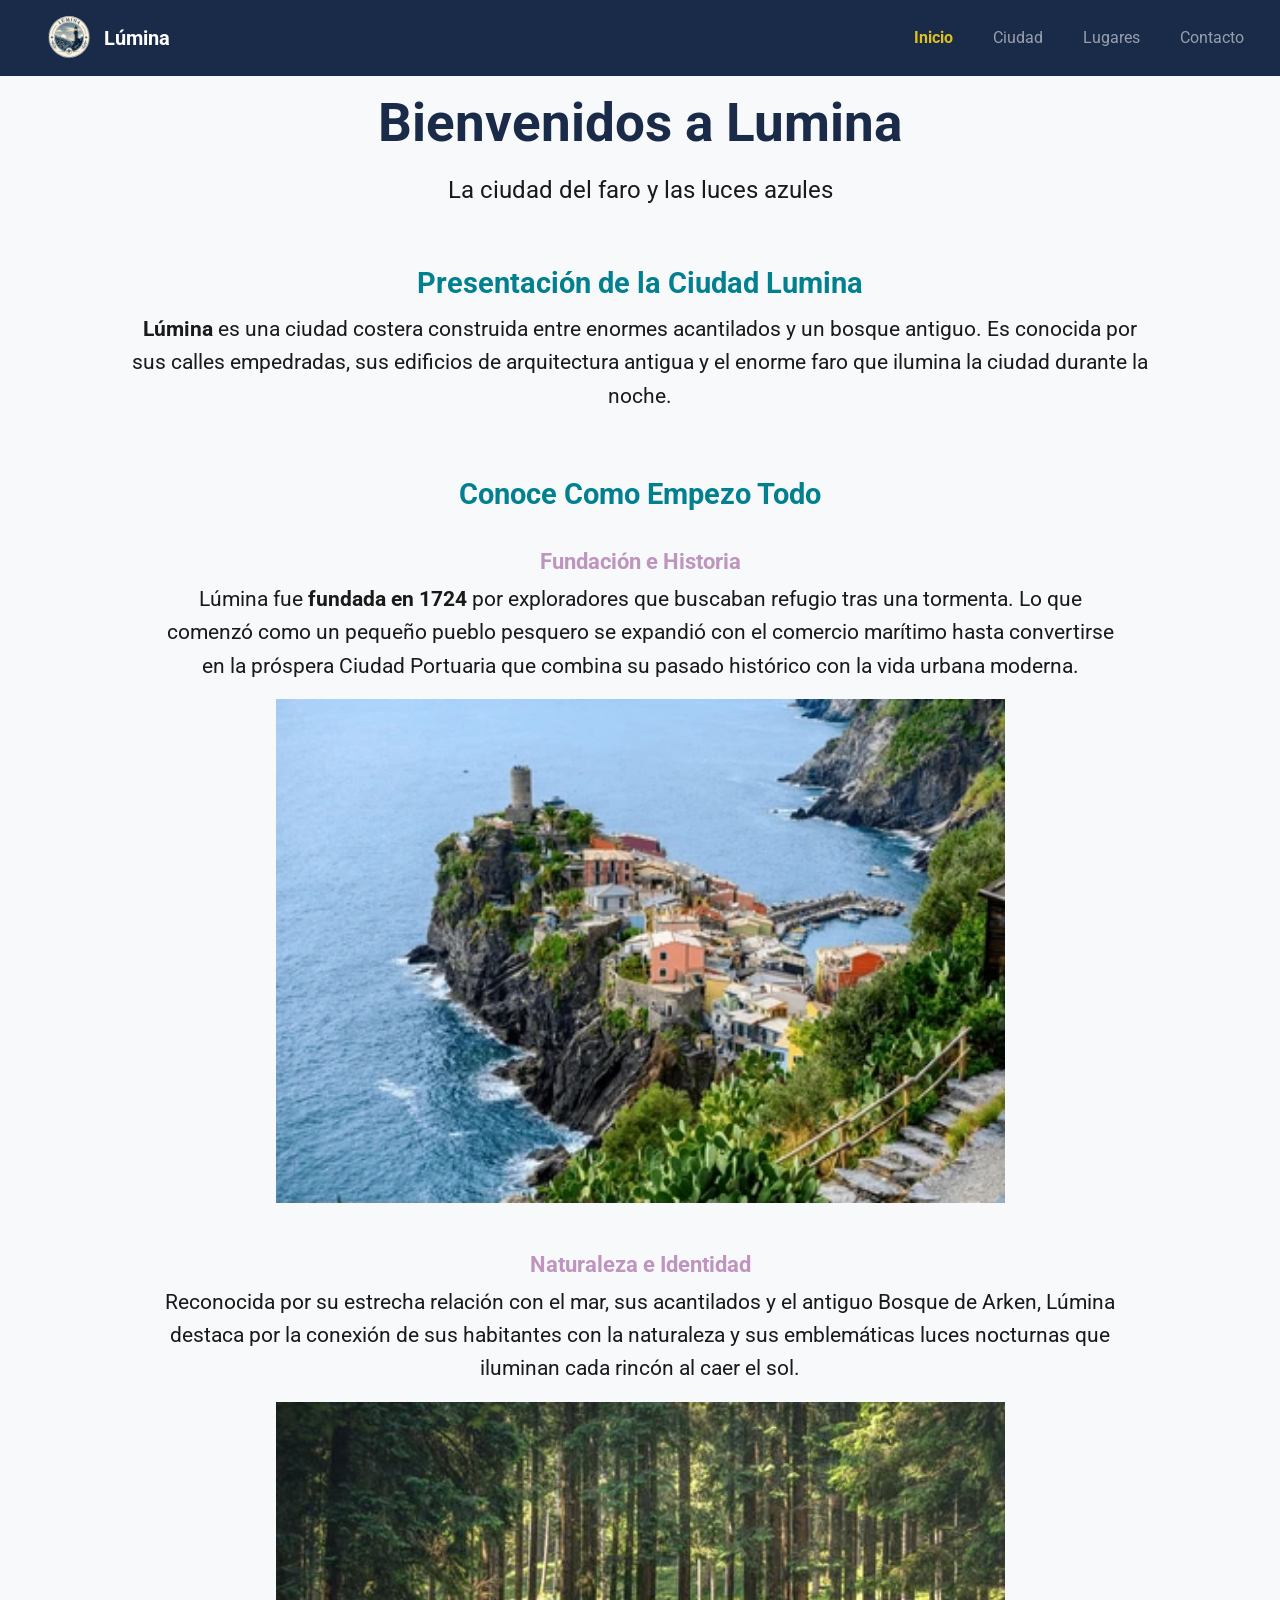
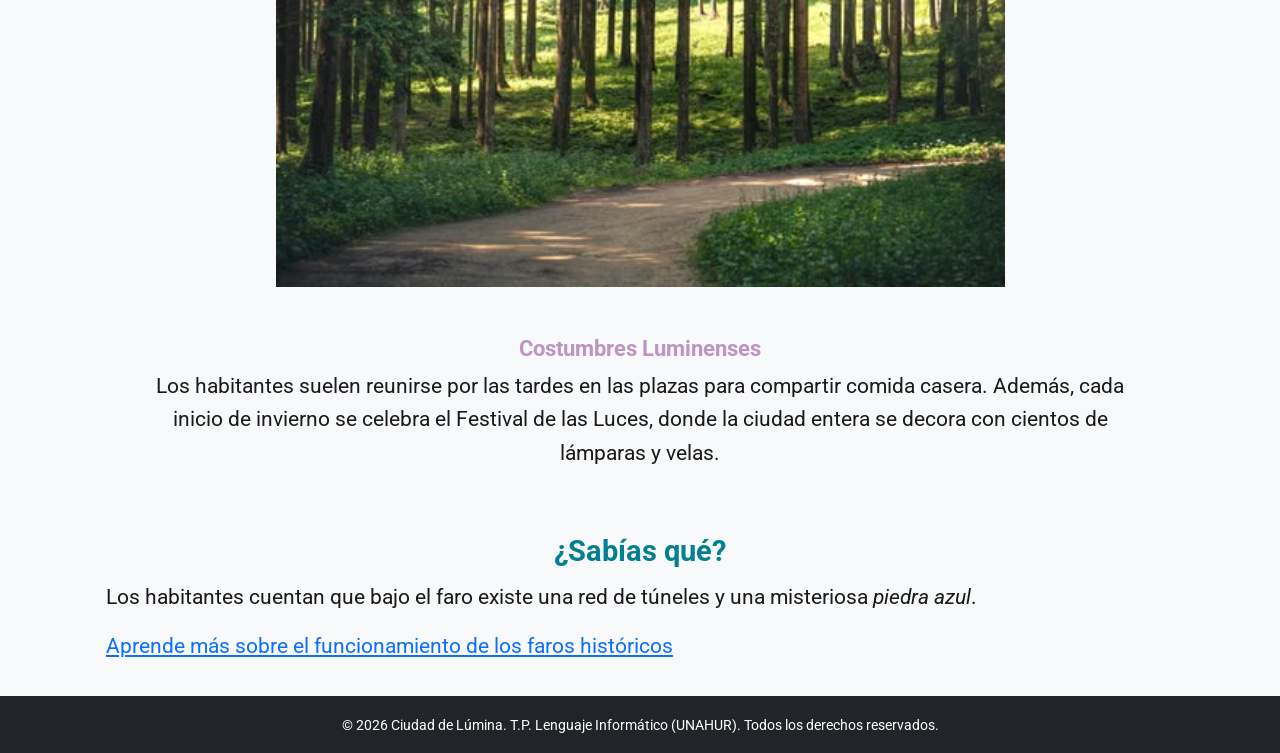
==== commit ca489d8c: "unificar estilos CSS y corregir diseño de páginas" ====
--- a/index.html
+++ b/index.html
@@ -14,7 +14,7 @@
 <body>
 
 <header>
-    <nav class="navbar navbar-expand-lg navbar-dark bg-dark w-100 px-3">
+    <nav class="navbar navbar-expand-lg navbar-dark bg-dark w-100 px-3 navbar-lumina">
         <div class="container-fluid">
             <a class="navbar-brand d-flex align-items-center" href="index.html" id="logo">
                 <img src="img/Emblema Náutico Vintage de Lúmina.png" alt="Logo de la Oficina de Turismo de Lúmina" style="height: 50px; width: auto; margin-right: 10px;">
@@ -38,7 +38,8 @@
 <main>
     <section class="py-3 text-center">
         <h1>Bienvenidos a Lumina</h1>
-        <p class="fs-5 text-muted">La ciudad del faro y las luces azules</p>
+        <p class="texto-parrafo">La ciudad del faro y las luces azules</p>
+    </section>
     </section>
     <section id="presentacion"> 
         <h2>Presentación de la Ciudad Lumina</h2>
--- a/css/estilos.css
+++ b/css/estilos.css
@@ -10,14 +10,14 @@
 --fuente-principal: 'Roboto', sans-serif;
 }
 
-/* Reset Universal */
 * {
   box-sizing: border-box;
   margin: 0;
   padding: 0;
 }
 
-body {
+body 
+{
   font-family: var(--fuente-principal);
   font-size: 16px;
   line-height: 1.6;
@@ -25,29 +25,29 @@
   color: var(--color-texto);
 }
 
-main{
+main
+{
     max-width: 1100px;
     margin: 0 auto;
     padding: 0 1rem;
 }
 
-header{
+header
+{
     background-color: var(--color-secundario);
-    padding: 1.5rem 1rem;
-    display: grid;
-    grid-template-columns: auto 1fr auto;
-    grid-template-rows: auto auto auto;
-    align-items: center;
-}
-
-header h1{
+    padding: 0;
+}
+
+header h1
+{
     grid-column: 2;
     color: #ffffff;
     margin-bottom: 0.5rem;
     text-align: left;
 }
 
-header h2, header p{
+header h2, header p
+{
     grid-column: 2;
     color: #ffffff;
     font-weight: normal;
@@ -55,19 +55,22 @@
     text-align: left;
 }
 
-#logo{
+#logo
+{
     grid-column: 1;
     grid-row: 1/-1;
     margin-right: 1.5rem; 
 }
 
-header img{
+header img
+{
     display: block;
     height: 80px;
     width: auto;
 }
 
-header nav{
+header nav
+{
     grid-column: 3;
     grid-row: 1/-1;
     background-color: var(--color-secundario);
@@ -75,14 +78,16 @@
     border-radius: 6px;
 }
 
-header nav ul{
+header nav ul
+{
     list-style: none;
     display: flex;
     justify-content: center;
     gap: 1.5rem;
 }
 
-header nav a{
+header nav a
+{
     color: #ffffff;
     text-decoration: none;
     font-weight: bold;
@@ -95,7 +100,8 @@
     color: var(--color-texto);
 }
 
-footer{
+footer
+{
     background-color: var(--color-secundario);
     color: #ffffff;
     padding: 1.5rem 1rem;
@@ -103,48 +109,59 @@
     text-align: left;
 }
 
-h1 {
-  font-size: 2.2rem;
-  color: var(--color-secundario);
+h1 
+{
+  font-size: 3.3rem !important;
+  font-weight: 700 !important;
+  color: var(--color-secundario) !important;
   text-align: center;
   margin-bottom: 1rem;
 }
 
-h2 {
-  font-size: 1.8rem;
-  color: var(--color-primario);
+h2 
+{
+  font-size: 1.8rem !important;
+  font-weight: 700 !important;
+  color: var(--color-primario) !important;
   text-align: center;
   margin-bottom: 0.8rem;
 }
 
-h3 {
-  font-size: 1.4rem;
-  color: var(--color-acento);
+h3 
+{
+  font-size: 1.4rem !important;
+  font-weight: 700 !important;
+  color: var(--color-acento) !important;
   margin-bottom: 0.5rem;
 }
 
-section, article{
+section, article
+{
     padding: 1.5rem;
     width: 100%;
     margin:0 auto;
     text-align:center;
 }
 
-p {
+p 
+{
     margin-bottom: 1rem;
-    font-size:1.3rem;
-}
-
-#indice {
-    list-style:none;
+    font-size: 1.3rem
+}
+
+#indice 
+{
+    list-style: none;
     font-size:1.25rem;
 }
 
-dl{
+dl
+{
     font-size: 1.25rem;
 }
 
-img{
+img
+{
     width:75%;
     height:auto;
 }
@@ -175,3 +192,20 @@
     height: auto; 
     margin-bottom: 1rem;
 }
+
+.navbar-lumina 
+{
+    background-color: var(--color-secundario) !important;
+}
+
+.texto-parrafo
+{
+    font-size: 1.5rem !important;
+    margin-bottom: 1rem;
+}
+
+.navbar-nav .nav-link.active 
+{
+    color: #dfc11c !important;
+    font-weight: bold;
+}
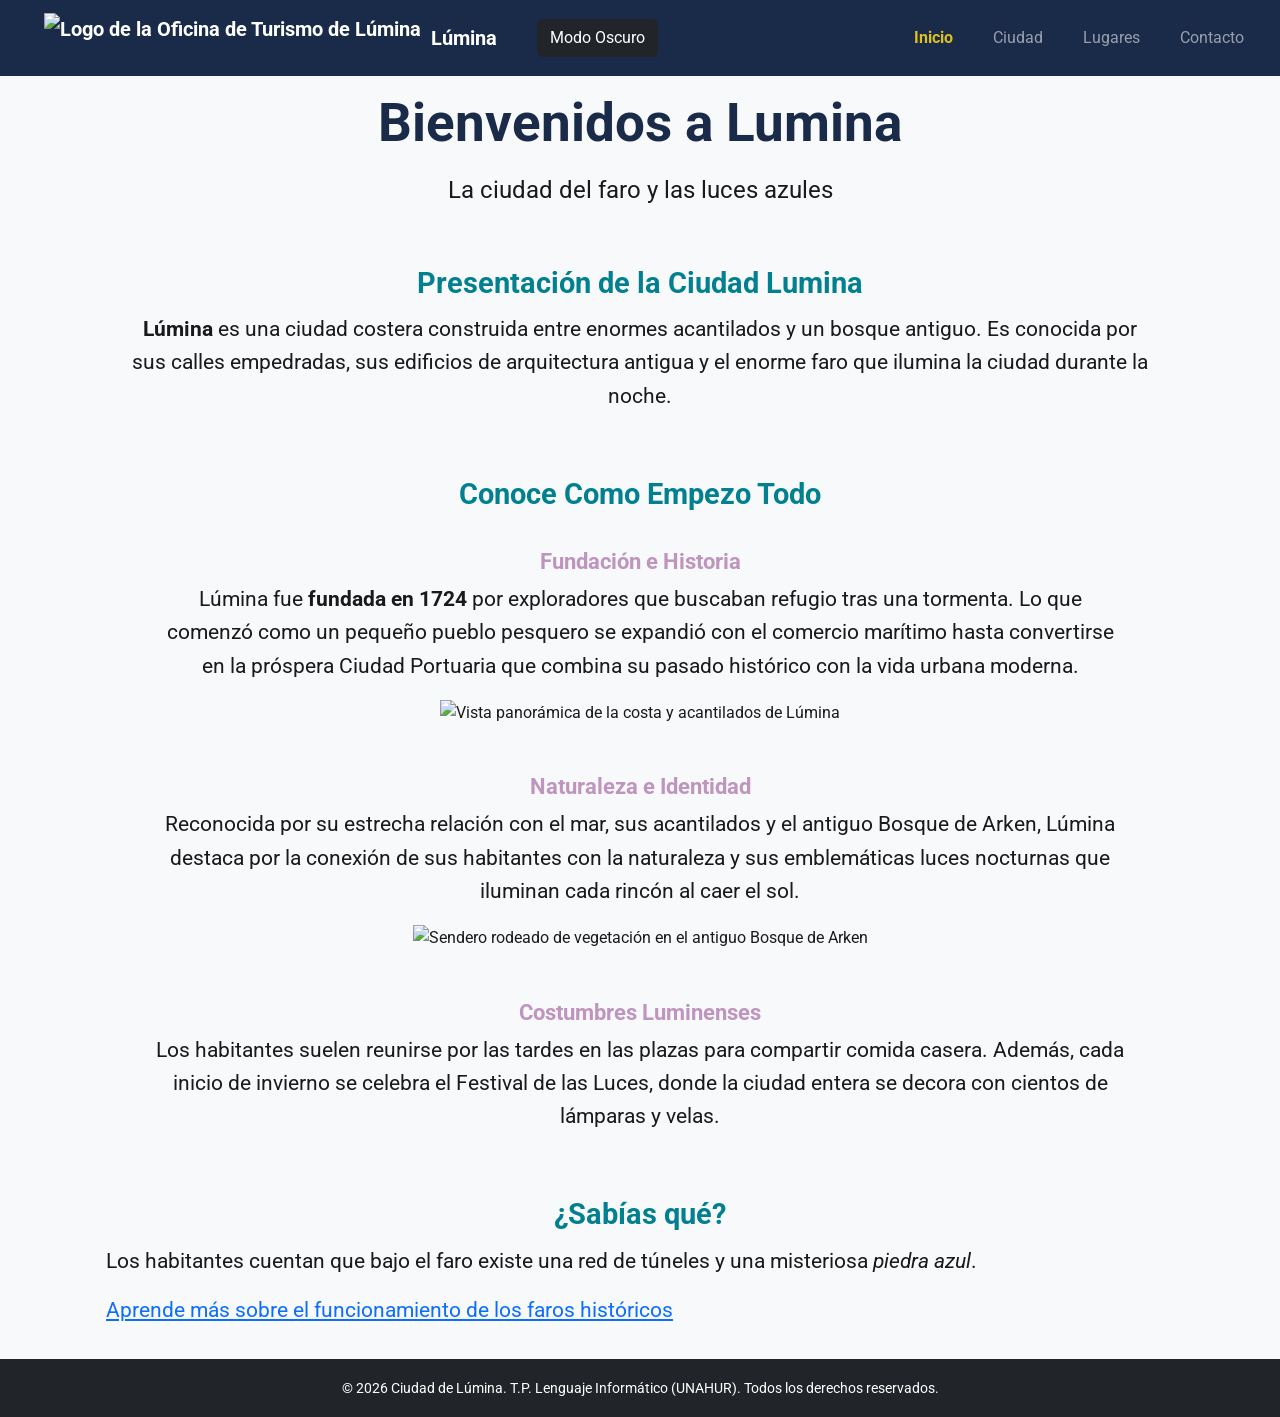
==== commit 9842ba49: "Agrego boton de modo oscuro y ajustes en imagenes y sintaxis" ====
--- a/index.html
+++ b/index.html
@@ -17,12 +17,13 @@
     <nav class="navbar navbar-expand-lg navbar-dark bg-dark w-100 px-3 navbar-lumina">
         <div class="container-fluid">
             <a class="navbar-brand d-flex align-items-center" href="index.html" id="logo">
-                <img src="img/Emblema Náutico Vintage de Lúmina.png" alt="Logo de la Oficina de Turismo de Lúmina" style="height: 50px; width: auto; margin-right: 10px;">
+                <img src="img/Emblema-Náutico-Vintage-de-Lúmina.png" alt="Logo de la Oficina de Turismo de Lúmina" style="height: 50px; width: auto; margin-right: 10px;">
                 <span class="fw-bold">Lúmina</span>
             </a>
             <button class="navbar-toggler" type="button" data-bs-toggle="collapse" data-bs-target="#navbarNav" aria-controls="navbarNav" aria-expanded="false" aria-label="Toggle navigation">
                 <span class="navbar-toggler-icon"></span>
             </button>
+            <button id="boton-modo-oscuro" type="button" class="btn btn-dark">Modo Oscuro</button>
             <div class="collapse navbar-collapse justify-content-end" id="navbarNav">
                 <ul class="navbar-nav">
                     <li class="nav-item"><a class="nav-link active" href="index.html">Inicio</a></li>
@@ -40,7 +41,6 @@
         <h1>Bienvenidos a Lumina</h1>
         <p class="texto-parrafo">La ciudad del faro y las luces azules</p>
     </section>
-    </section>
     <section id="presentacion"> 
         <h2>Presentación de la Ciudad Lumina</h2>
         <p><strong>Lúmina</strong> es una ciudad costera construida entre enormes acantilados y un bosque antiguo. Es conocida por sus calles empedradas, sus edificios de arquitectura antigua y el enorme faro que ilumina la ciudad durante la noche.</p>
@@ -51,13 +51,13 @@
         <article>
             <h3>Fundación e Historia</h3>
             <p>Lúmina fue <strong>fundada en 1724</strong> por exploradores que buscaban refugio tras una tormenta. Lo que comenzó como un pequeño pueblo pesquero se expandió con el comercio marítimo hasta convertirse en la próspera Ciudad Portuaria que combina su pasado histórico con la vida urbana moderna.</p>
-            <img src="img/Acantilado De Lumina.png" alt="Vista panorámica de la costa y acantilados de Lúmina">
+            <img src="img/Acantilado-De-Lumina.png" alt="Vista panorámica de la costa y acantilados de Lúmina">
         </article>
         
         <article>
             <h3>Naturaleza e Identidad</h3>
             <p>Reconocida por su estrecha relación con el mar, sus acantilados y el antiguo Bosque de Arken, Lúmina destaca por la conexión de sus habitantes con la naturaleza y sus emblemáticas luces nocturnas que iluminan cada rincón al caer el sol.</p>
-            <img src="img/Sendero Bosque Arken.avif" alt="Sendero rodeado de vegetación en el antiguo Bosque de Arken">
+            <img src="img/Sendero-Bosque-Arken.avif" alt="Sendero rodeado de vegetación en el antiguo Bosque de Arken">
         </article>
         
         <article>
@@ -77,5 +77,6 @@
     <small>&copy; 2026 Ciudad de Lúmina. T.P. Lenguaje Informático (UNAHUR). Todos los derechos reservados.</small>
 </footer>
 <script src="https://cdn.jsdelivr.net/npm/bootstrap@5.3.3/dist/js/bootstrap.bundle.min.js"></script>
+<script src="js/main.js"></script>
 </body>
 </html>
--- a/css/estilos.css
+++ b/css/estilos.css
@@ -208,4 +208,21 @@
 {
     color: #dfc11c !important;
     font-weight: bold;
-}+}
+
+body.modo-oscuro
+{
+    background-color: #1A1A1A;
+    color: #f8f9fa;
+}
+
+body.modo-oscuro .lugares-flex article
+{
+    background-color:var(--color-secundario);
+}
+
+body.modo-oscuro .card
+{
+    background-color:var(--color-secundario);
+    color: #ffffff;
+}
